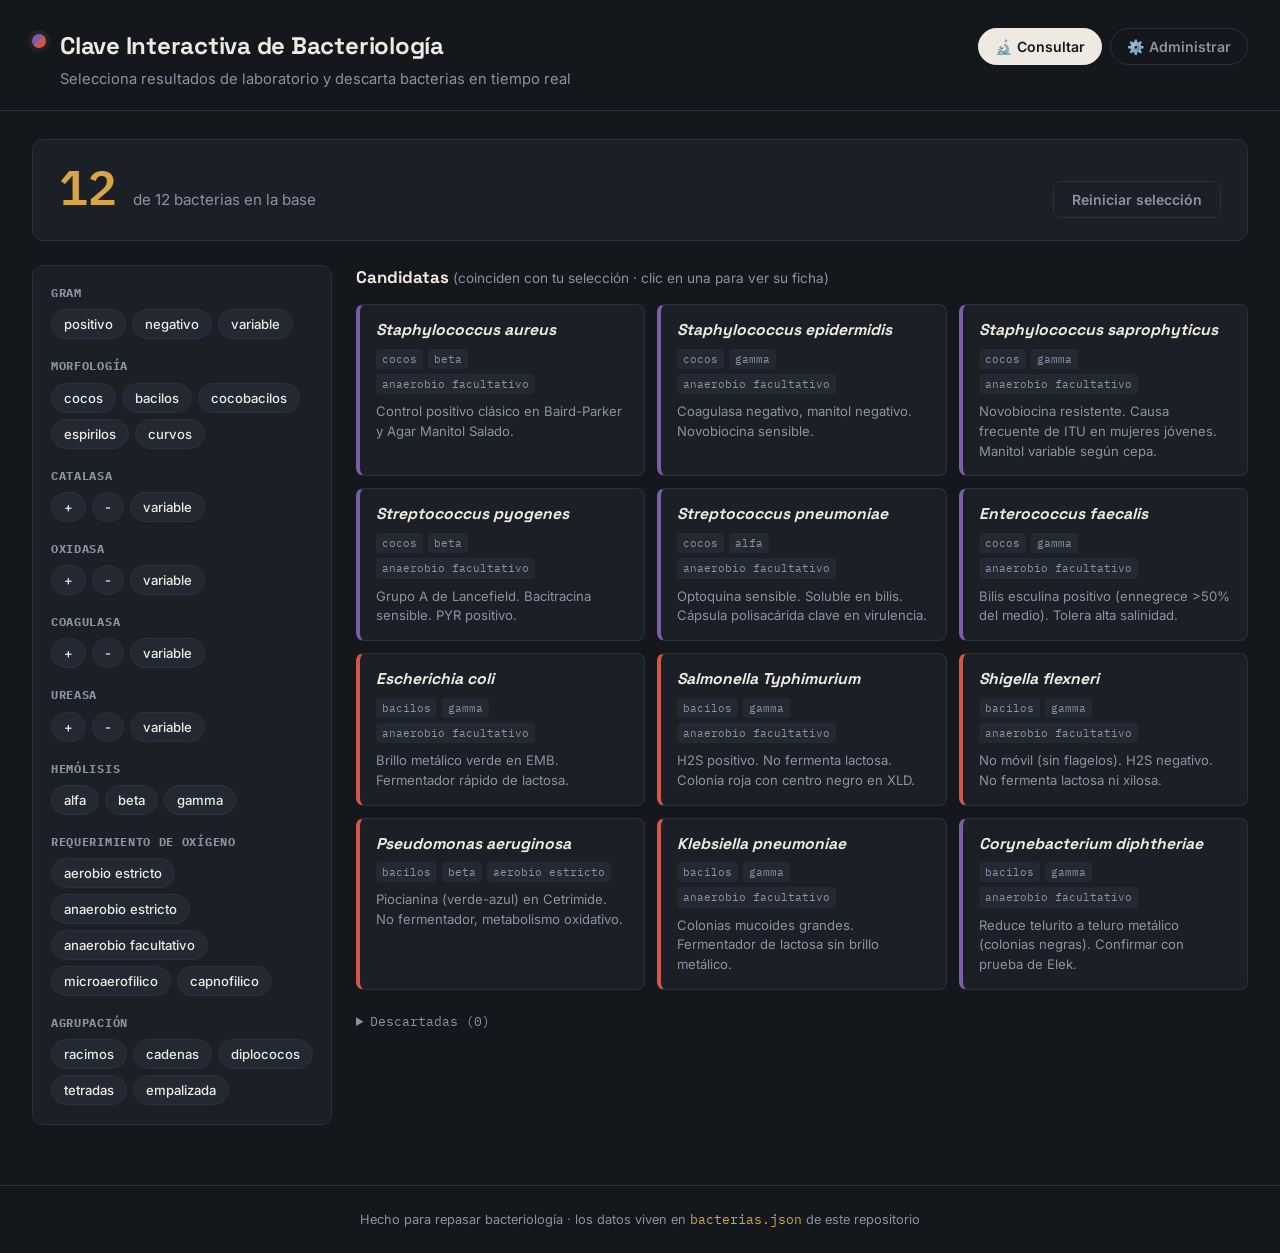
==== index.html @ efcb9363 "Add files via upload Primera versión de la app" ====
<!DOCTYPE html>
<html lang="es">
<head>
<meta charset="UTF-8">
<meta name="viewport" content="width=device-width, initial-scale=1.0">
<title>Clave Interactiva de Bacteriología</title>
<link rel="preconnect" href="https://fonts.googleapis.com">
<link rel="preconnect" href="https://fonts.gstatic.com" crossorigin>
<link href="https://fonts.googleapis.com/css2?family=Space+Grotesk:wght@500;600;700&family=Inter:wght@400;500;600&family=IBM+Plex+Mono:wght@400;500;600&display=swap" rel="stylesheet">
<link rel="stylesheet" href="style.css">
</head>
<body>

<header class="app-header">
  <div class="brand">
    <span class="brand-dot" aria-hidden="true"></span>
    <div>
      <h1>Clave Interactiva de Bacteriología</h1>
      <p class="subtitle">Selecciona resultados de laboratorio y descarta bacterias en tiempo real</p>
    </div>
  </div>
  <nav class="mode-toggle" role="tablist" aria-label="Modo de la aplicación">
    <button class="mode-btn is-active" data-mode="consulta" role="tab" aria-selected="true">🔬 Consultar</button>
    <button class="mode-btn" data-mode="admin" role="tab" aria-selected="false">⚙️ Administrar</button>
  </nav>
</header>

<main>

  <!-- ============ MODO CONSULTA ============ -->
  <section id="view-consulta" class="view is-active">

    <div id="loadError" class="load-error" hidden>
      Este archivo se abrió directamente en el navegador (protocolo <code>file://</code>),
      y por seguridad los navegadores bloquean leer <code>bacterias.json</code> así.
      Dos soluciones: 1) súbelo a GitHub Pages (ahí funciona sin problema), o
      2) si quieres probarlo localmente, abre una terminal en esta carpeta y ejecuta
      <code>python3 -m http.server</code>, luego visita <code>http://localhost:8000</code>.
    </div>

    <div class="counter-hero" aria-live="polite">
      <span class="counter-number" id="counterNumber">—</span>
      <span class="counter-label" id="counterLabel">cargando base de datos…</span>
      <button id="btnReset" class="btn-ghost">Reiniciar selección</button>
    </div>

    <div class="consulta-grid">

      <aside class="filters-panel" id="filtersPanel" aria-label="Pruebas y resultados">
        <!-- Se genera dinámicamente desde el esquema en bacterias.json -->
      </aside>

      <div class="results-panel">
        <h2 class="panel-title">Candidatas <span class="panel-title-sub">(coinciden con tu selección · clic en una para ver su ficha)</span></h2>
        <div id="resultsGrid" class="results-grid"></div>

        <details class="discarded-wrap" id="discardedWrap">
          <summary>Descartadas <span id="discardedCount">(0)</span></summary>
          <div id="discardedGrid" class="results-grid results-grid--discarded"></div>
        </details>
      </div>

    </div>
  </section>

  <!-- ============ MODO ADMINISTRAR ============ -->
  <section id="view-admin" class="view">

    <!-- Configuración de conexión con GitHub -->
    <div class="card" id="configCard">
      <h2 class="panel-title">Conexión con tu repositorio</h2>
      <p class="hint">
        Esto se guarda solo en este navegador. Necesitas un
        <a href="https://github.com/settings/tokens?type=beta" target="_blank" rel="noopener">Personal Access Token (fine-grained)</a>
        de GitHub con permiso <strong>Contents: Read and write</strong> sobre este repositorio.
      </p>
      <div class="config-grid">
        <label>Usuario/organización de GitHub
          <input type="text" id="cfgOwner" placeholder="ej. dairon-dev">
        </label>
        <label>Nombre del repositorio
          <input type="text" id="cfgRepo" placeholder="ej. clave-bacterias">
        </label>
        <label>Ruta del archivo de datos
          <input type="text" id="cfgPath" value="bacterias.json">
        </label>
        <label>Rama
          <input type="text" id="cfgBranch" value="main">
        </label>
        <label class="span-2">Token de acceso personal
          <input type="password" id="cfgToken" placeholder="github_pat_...">
        </label>
      </div>
      <div class="config-actions">
        <button id="btnSaveConfig" class="btn-primary">Guardar conexión</button>
        <button id="btnClearConfig" class="btn-ghost">Borrar token de este navegador</button>
        <span id="configStatus" class="status-text"></span>
      </div>
    </div>

    <!-- Formulario de alta/edición de bacterias -->
    <div class="card" id="formCard">
      <h2 class="panel-title" id="formTitle">Agregar bacteria nueva</h2>
      <form id="bacteriaForm" class="bacteria-form">
        <input type="hidden" id="fId">

        <label>Nombre científico
          <input type="text" id="fNombre" required placeholder="ej. Staphylococcus aureus">
        </label>
        <label>Género
          <input type="text" id="fGenero" placeholder="ej. Staphylococcus">
        </label>

        <div id="dynamicFieldsContainer" class="span-2"></div>

        <label class="span-2">Notas / dato clínico clave
          <textarea id="fNotas" rows="2" placeholder="ej. Brillo metálico en EMB..."></textarea>
        </label>

        <div class="form-actions span-2">
          <button type="submit" class="btn-primary" id="btnSaveBacteria">Guardar en GitHub</button>
          <button type="button" class="btn-ghost" id="btnCancelEdit">Cancelar edición</button>
          <span id="saveStatus" class="status-text"></span>
        </div>
      </form>
    </div>

    <!-- Tabla de bacterias existentes -->
    <div class="card">
      <h2 class="panel-title">Bacterias en la base de datos <span class="panel-title-sub" id="totalCount"></span></h2>
      <div class="table-wrap">
        <table class="admin-table" id="adminTable">
          <thead>
            <tr>
              <th>Nombre</th><th>Gram</th><th>Morfología</th><th>Catalasa</th><th>Coagulasa</th><th>Hemólisis</th><th></th>
            </tr>
          </thead>
          <tbody id="adminTableBody"></tbody>
        </table>
      </div>
    </div>

    <!-- Gestión de pruebas / criterios (esquema dinámico) -->
    <div class="card" id="esquemaCard">
      <h2 class="panel-title">Gestionar pruebas y criterios</h2>
      <p class="hint">
        Aquí agregas una prueba bioquímica nueva (ej. "Citrato", "Indol", "Movilidad") sin tocar código.
        Puedes agruparla bajo un mismo título junto a otras (ej. todas las fermentaciones bajo
        "Fermentación de carbohidratos"). El identificador interno de una prueba no cambia después de
        creada, aunque edites su nombre visible.
      </p>
      <form id="esquemaForm" class="bacteria-form">
        <input type="hidden" id="eKey">
        <label>Nombre de la prueba (como se mostrará)
          <input type="text" id="eLabel" required placeholder="ej. Citrato">
        </label>
        <label>Tipo de resultado
          <select id="eTipo">
            <option value="single">Único resultado (ej. + / − / variable)</option>
            <option value="multi">Selección múltiple (ej. estructuras presentes)</option>
          </select>
        </label>
        <label>Agrupar bajo (opcional)
          <input type="text" id="eGrupo" placeholder="ej. Fermentación de carbohidratos">
        </label>
        <label class="span-2">Opciones posibles (separadas por coma)
          <input type="text" id="eOpciones" value="+, -, variable">
        </label>
        <div class="form-actions span-2">
          <button type="submit" class="btn-primary">Guardar prueba</button>
          <button type="button" class="btn-ghost" id="btnCancelEsquema">Cancelar edición</button>
          <span id="esquemaStatus" class="status-text"></span>
        </div>
      </form>
      <div class="table-wrap">
        <table class="admin-table" id="esquemaTable">
          <thead><tr><th>Prueba</th><th>Tipo</th><th>Grupo</th><th>Opciones</th><th></th></tr></thead>
          <tbody id="esquemaTableBody"></tbody>
        </table>
      </div>
    </div>

  </section>

</main>

<!-- Ficha flotante de una bacteria -->
<div class="modal-overlay" id="bactModal" hidden>
  <div class="modal-card" role="dialog" aria-modal="true">
    <button class="modal-close" id="modalClose" aria-label="Cerrar">✕</button>
    <div id="modalBody"></div>
  </div>
</div>

<footer class="app-footer">
  <span>Hecho para repasar bacteriología · los datos viven en <code id="repoLabel">bacterias.json</code> de este repositorio</span>
</footer>

<script src="app.js"></script>
</body>
</html>
---- style.css ----
/* =========================================================
   SISTEMA DE DISEÑO
   Paleta inspirada en la tinción de Gram: violeta cristal
   (Gram+) y safranina (Gram-) como acentos estructurales.
   ========================================================= */
:root{
  --ink: #14171b;
  --panel: #1b2027;
  --panel-2: #232933;
  --line: #2a313c;
  --paper: #eeeae1;
  --muted: #8a93a3;

  --violet: #7b5ea7;      /* Gram positivo — cristal violeta */
  --violet-dim: #4b3c63;
  --safranin: #d3564b;    /* Gram negativo — safranina */
  --safranin-dim: #5a332f;
  --amber: #d9a544;       /* estados activos / contador */
  --amber-dim: #4a3d22;

  --font-display: 'Space Grotesk', sans-serif;
  --font-body: 'Inter', sans-serif;
  --font-mono: 'IBM Plex Mono', monospace;

  --radius: 10px;
}

*{ box-sizing: border-box; }
html{ scroll-behavior: smooth; }

body{
  margin:0;
  background: var(--ink);
  color: var(--paper);
  font-family: var(--font-body);
  line-height: 1.5;
  -webkit-font-smoothing: antialiased;
}

@media (prefers-reduced-motion: reduce){
  *{ animation-duration: 0.01ms !important; transition-duration: 0.01ms !important; }
}

a{ color: var(--amber); }

/* ---------- HEADER ---------- */
.app-header{
  display:flex;
  justify-content: space-between;
  align-items: flex-start;
  flex-wrap: wrap;
  gap: 16px;
  padding: 28px 32px 20px;
  border-bottom: 1px solid var(--line);
}
.brand{ display:flex; gap: 14px; align-items:flex-start; }
.brand-dot{
  width: 14px; height: 14px; border-radius: 50%;
  margin-top: 6px; flex-shrink:0;
  background: linear-gradient(135deg, var(--violet) 50%, var(--safranin) 50%);
  box-shadow: 0 0 0 4px rgba(217,165,68,0.08);
}
.app-header h1{
  font-family: var(--font-display);
  font-size: 1.5rem;
  margin: 0 0 4px;
  letter-spacing: -0.01em;
}
.subtitle{ margin:0; color: var(--muted); font-size: 0.92rem; }

.mode-toggle{ display:flex; gap:8px; }
.mode-btn{
  font-family: var(--font-body);
  font-weight: 600;
  font-size: 0.88rem;
  background: transparent;
  color: var(--muted);
  border: 1px solid var(--line);
  border-radius: 999px;
  padding: 9px 16px;
  cursor: pointer;
  transition: all .15s ease;
}
.mode-btn:hover{ color: var(--paper); border-color: var(--muted); }
.mode-btn.is-active{
  background: var(--paper);
  color: var(--ink);
  border-color: var(--paper);
}

main{ padding: 28px 32px 60px; max-width: 1280px; margin: 0 auto; }

.view{ display:none; }
.view.is-active{ display:block; animation: fadein .25s ease; }
@keyframes fadein{ from{opacity:0; transform: translateY(4px);} to{opacity:1; transform:none;} }

/* ---------- AVISO DE CARGA LOCAL ---------- */
.load-error{
  background: var(--safranin-dim);
  border: 1px solid var(--safranin);
  border-radius: var(--radius);
  padding: 14px 18px;
  font-size: 0.85rem;
  margin-bottom: 18px;
  color: var(--paper);
}
.load-error code{ font-family: var(--font-mono); background: rgba(0,0,0,0.25); padding: 1px 5px; border-radius: 4px; }

/* ---------- HERO / CONTADOR ---------- */
.counter-hero{
  display:flex;
  align-items: baseline;
  gap: 16px;
  flex-wrap: wrap;
  padding: 22px 26px;
  background: var(--panel);
  border: 1px solid var(--line);
  border-radius: var(--radius);
  margin-bottom: 24px;
}
.counter-number{
  font-family: var(--font-mono);
  font-size: 3rem;
  font-weight: 600;
  color: var(--amber);
  line-height: 1;
  transition: color .2s ease;
}
.counter-label{ color: var(--muted); font-size: 0.95rem; }
.counter-hero .btn-ghost{ margin-left: auto; }

/* ---------- LAYOUT CONSULTA ---------- */
.consulta-grid{
  display:grid;
  grid-template-columns: 300px 1fr;
  gap: 24px;
}
@media (max-width: 860px){
  .consulta-grid{ grid-template-columns: 1fr; }
}

.filters-panel{
  background: var(--panel);
  border: 1px solid var(--line);
  border-radius: var(--radius);
  padding: 18px;
  align-self: start;
  position: sticky;
  top: 20px;
  max-height: calc(100vh - 40px);
  overflow-y: auto;
}

.filter-group{ margin-bottom: 18px; }
.filter-group:last-child{ margin-bottom: 0; }
.filter-group > h3{
  font-family: var(--font-mono);
  font-size: 0.72rem;
  text-transform: uppercase;
  letter-spacing: 0.06em;
  color: var(--muted);
  margin: 0 0 8px;
}
.chip-row{ display:flex; flex-wrap:wrap; gap:6px; }
.chip{
  font-family: var(--font-body);
  font-size: 0.82rem;
  font-weight: 500;
  background: var(--panel-2);
  color: var(--paper);
  border: 1px solid var(--line);
  border-radius: 999px;
  padding: 6px 12px;
  cursor: pointer;
  transition: all .12s ease;
  user-select: none;
}
.chip:hover{ border-color: var(--muted); }
.chip.is-selected{
  background: var(--amber);
  color: #262013;
  border-color: var(--amber);
  font-weight: 600;
}

/* subcampos agrupados (ej. cada azúcar dentro de "Fermentación") */
.subfield{
  display:flex;
  align-items:center;
  justify-content: space-between;
  gap: 10px;
  padding: 6px 0;
  border-top: 1px dashed var(--line);
}
.subfield:first-of-type{ border-top: none; }
.subfield-label{ font-size: 0.82rem; color: var(--paper); flex-shrink:0; }
.subfield .chip-row{ justify-content:flex-end; }
.subfield .chip{ padding: 4px 10px; font-size: 0.76rem; }

/* ---------- RESULTADOS ---------- */
.panel-title{
  font-family: var(--font-display);
  font-size: 1.05rem;
  margin: 0 0 14px;
}
.panel-title-sub{
  font-family: var(--font-body);
  font-weight: 400;
  font-size: 0.85rem;
  color: var(--muted);
}

.results-grid{
  display:grid;
  grid-template-columns: repeat(auto-fill, minmax(230px, 1fr));
  gap: 12px;
}

.bact-card{
  background: var(--panel);
  border: 1px solid var(--line);
  border-left: 4px solid var(--muted);
  border-radius: 8px;
  padding: 14px 16px;
  transition: opacity .2s ease, transform .15s ease, border-color .15s ease;
  cursor: pointer;
}
.bact-card:hover{ border-color: var(--amber); transform: translateY(-2px); }
.bact-card.gram-positivo{ border-left-color: var(--violet); }
.bact-card.gram-negativo{ border-left-color: var(--safranin); }

.bact-card h4{
  font-family: var(--font-display);
  font-style: italic;
  font-size: 0.98rem;
  margin: 0 0 6px;
}
.bact-card .tag-row{ display:flex; flex-wrap:wrap; gap:5px; margin-bottom: 8px; }
.bact-card .tag{
  font-family: var(--font-mono);
  font-size: 0.68rem;
  color: var(--muted);
  background: var(--panel-2);
  border-radius: 4px;
  padding: 2px 6px;
}
.bact-card p{ margin:0; font-size: 0.82rem; color: var(--muted); }

.bact-card--discarded{
  opacity: 0.4;
  border-left-color: var(--line);
}
.bact-card--discarded h4{ text-decoration: line-through; }

.discarded-wrap{ margin-top: 22px; }
.discarded-wrap summary{
  cursor:pointer;
  color: var(--muted);
  font-family: var(--font-mono);
  font-size: 0.82rem;
  margin-bottom: 12px;
}
.results-grid--discarded{ margin-top: 12px; }

.empty-state{
  color: var(--muted);
  font-size: 0.9rem;
  padding: 24px;
  text-align:center;
  border: 1px dashed var(--line);
  border-radius: 8px;
}

/* ---------- BOTONES ---------- */
.btn-primary, .btn-ghost{
  font-family: var(--font-body);
  font-weight: 600;
  font-size: 0.88rem;
  border-radius: 8px;
  padding: 9px 18px;
  cursor: pointer;
  border: 1px solid transparent;
  transition: all .15s ease;
}
.btn-primary{ background: var(--amber); color: #262013; }
.btn-primary:hover{ filter: brightness(1.08); }
.btn-ghost{ background: transparent; color: var(--muted); border-color: var(--line); }
.btn-ghost:hover{ color: var(--paper); border-color: var(--muted); }

button:focus-visible, input:focus-visible, textarea:focus-visible, select:focus-visible, .chip:focus-visible{
  outline: 2px solid var(--amber);
  outline-offset: 2px;
}

/* ---------- ADMIN ---------- */
.card{
  background: var(--panel);
  border: 1px solid var(--line);
  border-radius: var(--radius);
  padding: 22px 24px;
  margin-bottom: 22px;
}
.hint{ color: var(--muted); font-size: 0.85rem; margin-top: -4px; }

.config-grid, .bacteria-form{
  display:grid;
  grid-template-columns: 1fr 1fr;
  gap: 14px 16px;
}
.span-2{ grid-column: 1 / -1; }

label{ font-size: 0.82rem; color: var(--muted); display:flex; flex-direction:column; gap:6px; }
input[type="text"], input[type="password"], textarea, select{
  font-family: var(--font-mono);
  font-size: 0.88rem;
  background: var(--ink);
  border: 1px solid var(--line);
  border-radius: 6px;
  padding: 9px 10px;
  color: var(--paper);
}
textarea{ font-family: var(--font-body); resize: vertical; }

.config-actions, .form-actions{
  display:flex; align-items:center; gap: 12px; margin-top: 6px; flex-wrap: wrap;
}
.status-text{ font-size: 0.82rem; color: var(--muted); }
.status-text.ok{ color: #8bc48a; }
.status-text.err{ color: var(--safranin); }

.dynamic-field-group{ margin-bottom: 16px; }
.dynamic-field-group > h3{
  font-size: 0.78rem; text-transform: uppercase; letter-spacing: 0.04em;
  color: var(--muted); margin: 0 0 8px; font-weight: 600;
}
.dynamic-field-row{ margin-bottom: 10px; }
.dynamic-field-row:last-child{ margin-bottom: 0; }
.dynamic-field-row > label-text, .field-label{
  display:block; font-size: 0.82rem; color: var(--muted); margin-bottom: 4px;
}

.table-wrap{ overflow-x:auto; }
.admin-table{ width:100%; border-collapse: collapse; font-size: 0.85rem; margin-top: 12px;}
.admin-table th{
  text-align:left; font-family: var(--font-mono); font-size: 0.72rem;
  text-transform: uppercase; color: var(--muted); padding: 8px 10px;
  border-bottom: 1px solid var(--line);
}
.admin-table td{ padding: 9px 10px; border-bottom: 1px solid var(--line); }
.admin-table tr:hover td{ background: var(--panel-2); }
.admin-table .row-actions{ display:flex; gap:6px; justify-content:flex-end; }
.admin-table button{
  font-family: var(--font-body); font-size: 0.78rem; font-weight:600;
  background:none; border:1px solid var(--line); color: var(--muted);
  border-radius: 6px; padding: 4px 9px; cursor:pointer;
}
.admin-table button:hover{ color: var(--paper); }

@media (max-width: 640px){
  .app-header, main{ padding-left: 18px; padding-right: 18px; }
  .config-grid, .bacteria-form{ grid-template-columns: 1fr; }
}

/* ---------- MODAL / FICHA FLOTANTE ---------- */
.modal-overlay{
  position: fixed; inset: 0;
  background: rgba(10,12,15,0.72);
  display:flex; align-items:center; justify-content:center;
  padding: 24px; z-index: 100;
}
.modal-overlay[hidden]{ display:none; }
.modal-card{
  background: var(--panel);
  border: 1px solid var(--line);
  border-radius: 14px;
  max-width: 560px; width: 100%;
  max-height: 85vh; overflow-y: auto;
  padding: 28px 30px;
  position: relative;
  animation: modalIn .18s ease;
}
@keyframes modalIn{ from{ opacity:0; transform: translateY(10px) scale(0.98);} to{opacity:1; transform:none;} }
.modal-close{
  position: absolute; top: 16px; right: 16px;
  background: var(--panel-2); border: 1px solid var(--line); color: var(--muted);
  width: 30px; height: 30px; border-radius: 50%; cursor:pointer; font-size: 0.9rem;
}
.modal-close:hover{ color: var(--paper); }
.modal-card h2{
  font-family: var(--font-display); font-style: italic; margin: 0 0 4px; padding-right: 30px;
}
.modal-card .modal-genero{ color: var(--muted); font-size: 0.85rem; margin-bottom: 18px; }
.modal-section{ margin-bottom: 16px; }
.modal-section h4{
  font-family: var(--font-mono); font-size: 0.7rem; text-transform: uppercase;
  letter-spacing: 0.06em; color: var(--muted); margin: 0 0 8px;
}
.modal-result-grid{ display:grid; grid-template-columns: 1fr 1fr; gap: 6px 14px; }
.modal-result{ display:flex; justify-content:space-between; font-size: 0.85rem; border-bottom: 1px dashed var(--line); padding-bottom: 3px;}
.modal-result span:first-child{ color: var(--muted); }
.modal-result span:last-child{ font-family: var(--font-mono); font-weight: 600; }
.modal-notes{ font-size: 0.88rem; color: var(--paper); background: var(--panel-2); border-radius: 8px; padding: 12px 14px; line-height: 1.5; }

/* ---------- FOOTER ---------- */
.app-footer{
  text-align:center; color: var(--muted); font-size: 0.8rem;
  padding: 24px; border-top: 1px solid var(--line);
}
.app-footer code{ font-family: var(--font-mono); color: var(--amber); }
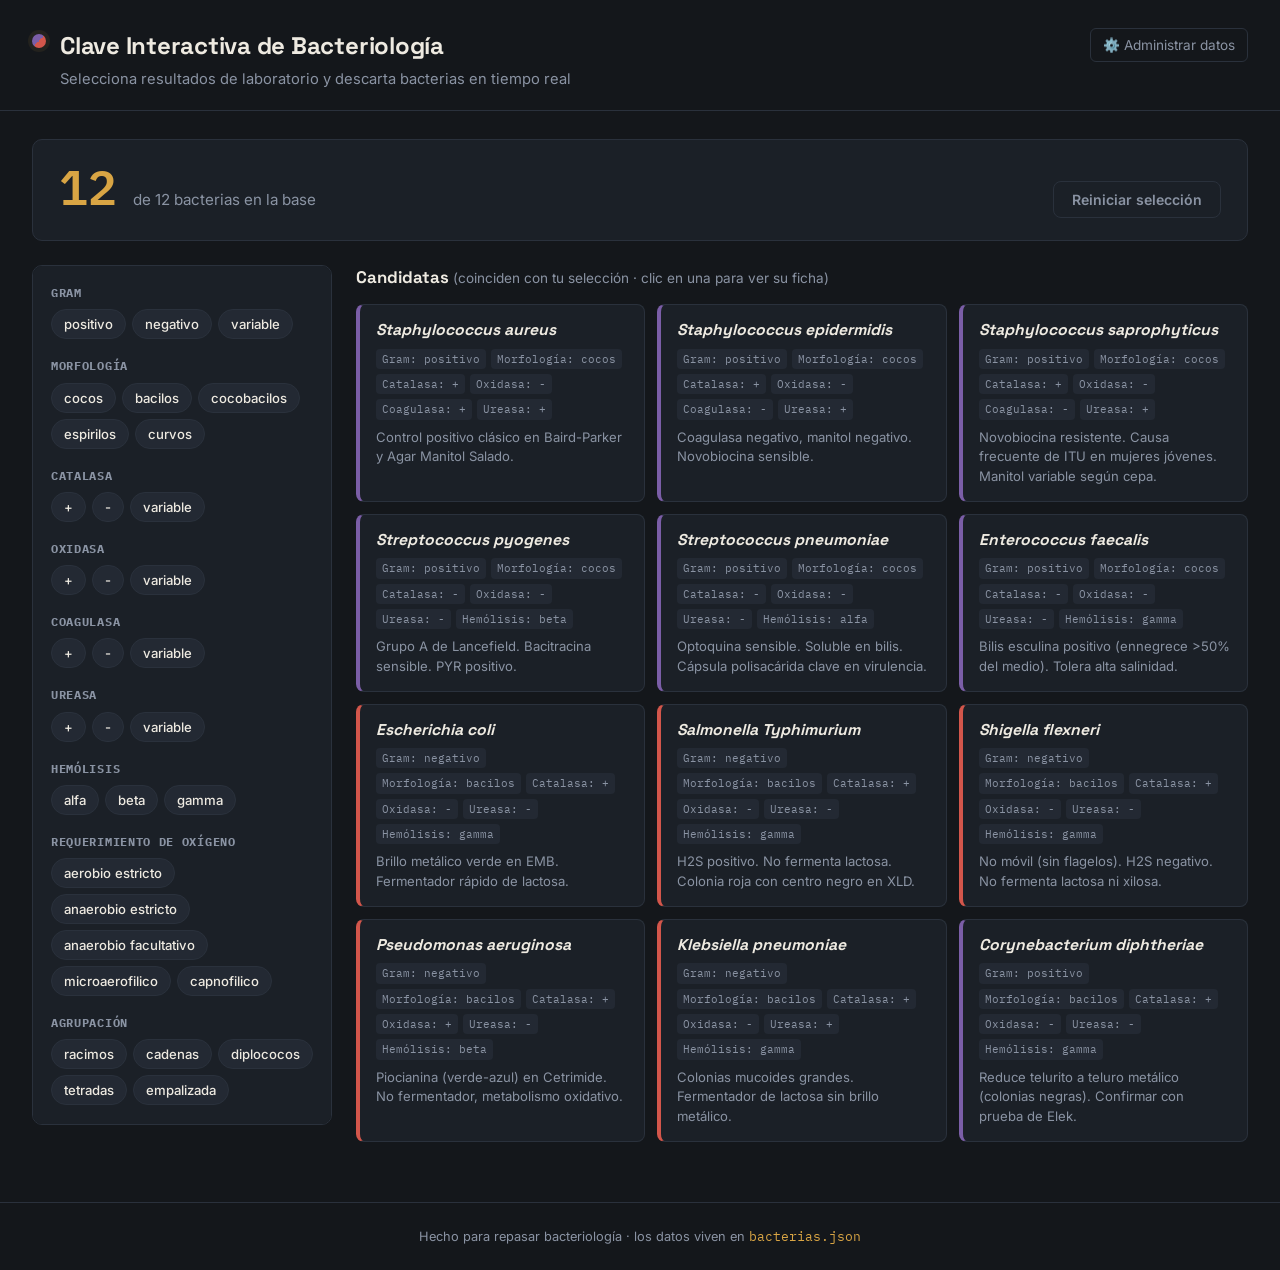
==== commit 8fa3c8a0: "Add files via upload" ====
--- a/index.html
+++ b/index.html
@@ -11,6 +11,8 @@
 </head>
 <body>
 
+<a href="#main-content" class="skip-link">Saltar al contenido principal</a>
+
 <header class="app-header">
   <div class="brand">
     <span class="brand-dot" aria-hidden="true"></span>
@@ -19,183 +21,57 @@
       <p class="subtitle">Selecciona resultados de laboratorio y descarta bacterias en tiempo real</p>
     </div>
   </div>
-  <nav class="mode-toggle" role="tablist" aria-label="Modo de la aplicación">
-    <button class="mode-btn is-active" data-mode="consulta" role="tab" aria-selected="true">🔬 Consultar</button>
-    <button class="mode-btn" data-mode="admin" role="tab" aria-selected="false">⚙️ Administrar</button>
-  </nav>
+  <div class="header-actions">
+    <a href="admin.html">⚙️ Administrar datos</a>
+  </div>
 </header>
 
-<main>
+<main id="main-content">
 
-  <!-- ============ MODO CONSULTA ============ -->
-  <section id="view-consulta" class="view is-active">
+  <div id="loadError" class="load-error" hidden>
+    <strong>⚠️ Modo local detectado</strong>
+    <p>Los navegadores bloquean la lectura de archivos locales por seguridad. 
+    Para usar esta app, súbela a <a href="https://pages.github.com/" target="_blank" rel="noopener">GitHub Pages</a> 
+    o ejecuta un servidor local.</p>
+  </div>
 
-    <div id="loadError" class="load-error" hidden>
-      Este archivo se abrió directamente en el navegador (protocolo <code>file://</code>),
-      y por seguridad los navegadores bloquean leer <code>bacterias.json</code> así.
-      Dos soluciones: 1) súbelo a GitHub Pages (ahí funciona sin problema), o
-      2) si quieres probarlo localmente, abre una terminal en esta carpeta y ejecuta
-      <code>python3 -m http.server</code>, luego visita <code>http://localhost:8000</code>.
+  <div class="counter-hero" aria-live="polite">
+    <span class="counter-number" id="counterNumber">—</span>
+    <span class="counter-label" id="counterLabel">cargando base de datos…</span>
+    <button id="btnReset" class="btn-ghost">Reiniciar selección</button>
+  </div>
+
+  <div class="consulta-grid">
+
+    <aside class="filters-panel" id="filtersPanel" aria-label="Pruebas y resultados">
+      <!-- Se genera dinámicamente desde el esquema en bacterias.json -->
+    </aside>
+
+    <div class="results-panel">
+      <h2 class="panel-title">Candidatas <span class="panel-title-sub">(coinciden con tu selección · clic en una para ver su ficha)</span></h2>
+      <div id="resultsGrid" class="results-grid"></div>
+
+      <details class="discarded-wrap" id="discardedWrap" hidden>
+        <summary>Descartadas <span id="discardedCount">(0)</span></summary>
+        <div id="discardedGrid" class="results-grid results-grid--discarded"></div>
+      </details>
     </div>
 
-    <div class="counter-hero" aria-live="polite">
-      <span class="counter-number" id="counterNumber">—</span>
-      <span class="counter-label" id="counterLabel">cargando base de datos…</span>
-      <button id="btnReset" class="btn-ghost">Reiniciar selección</button>
-    </div>
-
-    <div class="consulta-grid">
-
-      <aside class="filters-panel" id="filtersPanel" aria-label="Pruebas y resultados">
-        <!-- Se genera dinámicamente desde el esquema en bacterias.json -->
-      </aside>
-
-      <div class="results-panel">
-        <h2 class="panel-title">Candidatas <span class="panel-title-sub">(coinciden con tu selección · clic en una para ver su ficha)</span></h2>
-        <div id="resultsGrid" class="results-grid"></div>
-
-        <details class="discarded-wrap" id="discardedWrap">
-          <summary>Descartadas <span id="discardedCount">(0)</span></summary>
-          <div id="discardedGrid" class="results-grid results-grid--discarded"></div>
-        </details>
-      </div>
-
-    </div>
-  </section>
-
-  <!-- ============ MODO ADMINISTRAR ============ -->
-  <section id="view-admin" class="view">
-
-    <!-- Configuración de conexión con GitHub -->
-    <div class="card" id="configCard">
-      <h2 class="panel-title">Conexión con tu repositorio</h2>
-      <p class="hint">
-        Esto se guarda solo en este navegador. Necesitas un
-        <a href="https://github.com/settings/tokens?type=beta" target="_blank" rel="noopener">Personal Access Token (fine-grained)</a>
-        de GitHub con permiso <strong>Contents: Read and write</strong> sobre este repositorio.
-      </p>
-      <div class="config-grid">
-        <label>Usuario/organización de GitHub
-          <input type="text" id="cfgOwner" placeholder="ej. dairon-dev">
-        </label>
-        <label>Nombre del repositorio
-          <input type="text" id="cfgRepo" placeholder="ej. clave-bacterias">
-        </label>
-        <label>Ruta del archivo de datos
-          <input type="text" id="cfgPath" value="bacterias.json">
-        </label>
-        <label>Rama
-          <input type="text" id="cfgBranch" value="main">
-        </label>
-        <label class="span-2">Token de acceso personal
-          <input type="password" id="cfgToken" placeholder="github_pat_...">
-        </label>
-      </div>
-      <div class="config-actions">
-        <button id="btnSaveConfig" class="btn-primary">Guardar conexión</button>
-        <button id="btnClearConfig" class="btn-ghost">Borrar token de este navegador</button>
-        <span id="configStatus" class="status-text"></span>
-      </div>
-    </div>
-
-    <!-- Formulario de alta/edición de bacterias -->
-    <div class="card" id="formCard">
-      <h2 class="panel-title" id="formTitle">Agregar bacteria nueva</h2>
-      <form id="bacteriaForm" class="bacteria-form">
-        <input type="hidden" id="fId">
-
-        <label>Nombre científico
-          <input type="text" id="fNombre" required placeholder="ej. Staphylococcus aureus">
-        </label>
-        <label>Género
-          <input type="text" id="fGenero" placeholder="ej. Staphylococcus">
-        </label>
-
-        <div id="dynamicFieldsContainer" class="span-2"></div>
-
-        <label class="span-2">Notas / dato clínico clave
-          <textarea id="fNotas" rows="2" placeholder="ej. Brillo metálico en EMB..."></textarea>
-        </label>
-
-        <div class="form-actions span-2">
-          <button type="submit" class="btn-primary" id="btnSaveBacteria">Guardar en GitHub</button>
-          <button type="button" class="btn-ghost" id="btnCancelEdit">Cancelar edición</button>
-          <span id="saveStatus" class="status-text"></span>
-        </div>
-      </form>
-    </div>
-
-    <!-- Tabla de bacterias existentes -->
-    <div class="card">
-      <h2 class="panel-title">Bacterias en la base de datos <span class="panel-title-sub" id="totalCount"></span></h2>
-      <div class="table-wrap">
-        <table class="admin-table" id="adminTable">
-          <thead>
-            <tr>
-              <th>Nombre</th><th>Gram</th><th>Morfología</th><th>Catalasa</th><th>Coagulasa</th><th>Hemólisis</th><th></th>
-            </tr>
-          </thead>
-          <tbody id="adminTableBody"></tbody>
-        </table>
-      </div>
-    </div>
-
-    <!-- Gestión de pruebas / criterios (esquema dinámico) -->
-    <div class="card" id="esquemaCard">
-      <h2 class="panel-title">Gestionar pruebas y criterios</h2>
-      <p class="hint">
-        Aquí agregas una prueba bioquímica nueva (ej. "Citrato", "Indol", "Movilidad") sin tocar código.
-        Puedes agruparla bajo un mismo título junto a otras (ej. todas las fermentaciones bajo
-        "Fermentación de carbohidratos"). El identificador interno de una prueba no cambia después de
-        creada, aunque edites su nombre visible.
-      </p>
-      <form id="esquemaForm" class="bacteria-form">
-        <input type="hidden" id="eKey">
-        <label>Nombre de la prueba (como se mostrará)
-          <input type="text" id="eLabel" required placeholder="ej. Citrato">
-        </label>
-        <label>Tipo de resultado
-          <select id="eTipo">
-            <option value="single">Único resultado (ej. + / − / variable)</option>
-            <option value="multi">Selección múltiple (ej. estructuras presentes)</option>
-          </select>
-        </label>
-        <label>Agrupar bajo (opcional)
-          <input type="text" id="eGrupo" placeholder="ej. Fermentación de carbohidratos">
-        </label>
-        <label class="span-2">Opciones posibles (separadas por coma)
-          <input type="text" id="eOpciones" value="+, -, variable">
-        </label>
-        <div class="form-actions span-2">
-          <button type="submit" class="btn-primary">Guardar prueba</button>
-          <button type="button" class="btn-ghost" id="btnCancelEsquema">Cancelar edición</button>
-          <span id="esquemaStatus" class="status-text"></span>
-        </div>
-      </form>
-      <div class="table-wrap">
-        <table class="admin-table" id="esquemaTable">
-          <thead><tr><th>Prueba</th><th>Tipo</th><th>Grupo</th><th>Opciones</th><th></th></tr></thead>
-          <tbody id="esquemaTableBody"></tbody>
-        </table>
-      </div>
-    </div>
-
-  </section>
-
+  </div>
 </main>
 
 <!-- Ficha flotante de una bacteria -->
 <div class="modal-overlay" id="bactModal" hidden>
-  <div class="modal-card" role="dialog" aria-modal="true">
-    <button class="modal-close" id="modalClose" aria-label="Cerrar">✕</button>
+  <div class="modal-card" role="dialog" aria-modal="true" aria-labelledby="modalTitle">
+    <button class="modal-close" id="modalClose" aria-label="Cerrar ficha">✕</button>
     <div id="modalBody"></div>
   </div>
 </div>
 
 <footer class="app-footer">
-  <span>Hecho para repasar bacteriología · los datos viven en <code id="repoLabel">bacterias.json</code> de este repositorio</span>
+  <span>Hecho para repasar bacteriología · los datos viven en <code id="repoLabel">bacterias.json</code></span>
 </footer>
 
 <script src="app.js"></script>
 </body>
-</html>
+</html>
--- a/style.css
+++ b/style.css
@@ -1,7 +1,5 @@
 /* =========================================================
-   SISTEMA DE DISEÑO
-   Paleta inspirada en la tinción de Gram: violeta cristal
-   (Gram+) y safranina (Gram-) como acentos estructurales.
+   SISTEMA DE DISEÑO — Clave Interactiva de Bacteriología
    ========================================================= */
 :root{
   --ink: #14171b;
@@ -11,11 +9,11 @@
   --paper: #eeeae1;
   --muted: #8a93a3;
 
-  --violet: #7b5ea7;      /* Gram positivo — cristal violeta */
+  --violet: #7b5ea7;
   --violet-dim: #4b3c63;
-  --safranin: #d3564b;    /* Gram negativo — safranina */
+  --safranin: #d3564b;
   --safranin-dim: #5a332f;
-  --amber: #d9a544;       /* estados activos / contador */
+  --amber: #d9a544;
   --amber-dim: #4a3d22;
 
   --font-display: 'Space Grotesk', sans-serif;
@@ -68,31 +66,16 @@
 }
 .subtitle{ margin:0; color: var(--muted); font-size: 0.92rem; }
 
-.mode-toggle{ display:flex; gap:8px; }
-.mode-btn{
-  font-family: var(--font-body);
-  font-weight: 600;
-  font-size: 0.88rem;
-  background: transparent;
-  color: var(--muted);
-  border: 1px solid var(--line);
-  border-radius: 999px;
-  padding: 9px 16px;
-  cursor: pointer;
-  transition: all .15s ease;
-}
-.mode-btn:hover{ color: var(--paper); border-color: var(--muted); }
-.mode-btn.is-active{
-  background: var(--paper);
-  color: var(--ink);
-  border-color: var(--paper);
-}
+.header-actions{ display:flex; gap:10px; align-items:center; }
+.header-actions a{
+  font-size: 0.85rem; color: var(--muted); text-decoration: none;
+  padding: 6px 12px; border: 1px solid var(--line); border-radius: 6px;
+}
+.header-actions a:hover{ color: var(--paper); border-color: var(--muted); }
 
 main{ padding: 28px 32px 60px; max-width: 1280px; margin: 0 auto; }
 
-.view{ display:none; }
-.view.is-active{ display:block; animation: fadein .25s ease; }
-@keyframes fadein{ from{opacity:0; transform: translateY(4px);} to{opacity:1; transform:none;} }
+.view{ display:block; }
 
 /* ---------- AVISO DE CARGA LOCAL ---------- */
 .load-error{
@@ -104,6 +87,7 @@
   margin-bottom: 18px;
   color: var(--paper);
 }
+.load-error strong{ color: var(--safranin); }
 .load-error code{ font-family: var(--font-mono); background: rgba(0,0,0,0.25); padding: 1px 5px; border-radius: 4px; }
 
 /* ---------- HERO / CONTADOR ---------- */
@@ -134,6 +118,9 @@
   display:grid;
   grid-template-columns: 300px 1fr;
   gap: 24px;
+}
+@media (max-width: 1024px) and (min-width: 861px){
+  .consulta-grid{ grid-template-columns: 260px 1fr; }
 }
 @media (max-width: 860px){
   .consulta-grid{ grid-template-columns: 1fr; }
@@ -183,7 +170,6 @@
   font-weight: 600;
 }
 
-/* subcampos agrupados (ej. cada azúcar dentro de "Fermentación") */
 .subfield{
   display:flex;
   align-items:center;
@@ -253,6 +239,7 @@
 .bact-card--discarded h4{ text-decoration: line-through; }
 
 .discarded-wrap{ margin-top: 22px; }
+.discarded-wrap[hidden]{ display: none; }
 .discarded-wrap summary{
   cursor:pointer;
   color: var(--muted);
@@ -272,7 +259,7 @@
 }
 
 /* ---------- BOTONES ---------- */
-.btn-primary, .btn-ghost{
+.btn-primary, .btn-ghost, .btn-link{
   font-family: var(--font-body);
   font-weight: 600;
   font-size: 0.88rem;
@@ -286,6 +273,8 @@
 .btn-primary:hover{ filter: brightness(1.08); }
 .btn-ghost{ background: transparent; color: var(--muted); border-color: var(--line); }
 .btn-ghost:hover{ color: var(--paper); border-color: var(--muted); }
+.btn-link{ background: transparent; color: var(--amber); border-color: transparent; padding: 9px 0; }
+.btn-link:hover{ text-decoration: underline; }
 
 button:focus-visible, input:focus-visible, textarea:focus-visible, select:focus-visible, .chip:focus-visible{
   outline: 2px solid var(--amber);
@@ -335,18 +324,16 @@
 }
 .dynamic-field-row{ margin-bottom: 10px; }
 .dynamic-field-row:last-child{ margin-bottom: 0; }
-.dynamic-field-row > label-text, .field-label{
-  display:block; font-size: 0.82rem; color: var(--muted); margin-bottom: 4px;
-}
+.field-label{ display:block; font-size: 0.82rem; color: var(--muted); margin-bottom: 4px; }
 
 .table-wrap{ overflow-x:auto; }
 .admin-table{ width:100%; border-collapse: collapse; font-size: 0.85rem; margin-top: 12px;}
 .admin-table th{
   text-align:left; font-family: var(--font-mono); font-size: 0.72rem;
   text-transform: uppercase; color: var(--muted); padding: 8px 10px;
-  border-bottom: 1px solid var(--line);
-}
-.admin-table td{ padding: 9px 10px; border-bottom: 1px solid var(--line); }
+  border-bottom: 1px solid var(--line); white-space: nowrap;
+}
+.admin-table td{ padding: 9px 10px; border-bottom: 1px solid var(--line); white-space: nowrap; }
 .admin-table tr:hover td{ background: var(--panel-2); }
 .admin-table .row-actions{ display:flex; gap:6px; justify-content:flex-end; }
 .admin-table button{
@@ -407,3 +394,12 @@
   padding: 24px; border-top: 1px solid var(--line);
 }
 .app-footer code{ font-family: var(--font-mono); color: var(--amber); }
+
+/* ---------- SKIP LINK ---------- */
+.skip-link{
+  position: absolute; top: -40px; left: 0;
+  background: var(--amber); color: var(--ink);
+  padding: 8px 16px; font-weight: 600; z-index: 200;
+  transition: top .2s;
+}
+.skip-link:focus{ top: 0; }
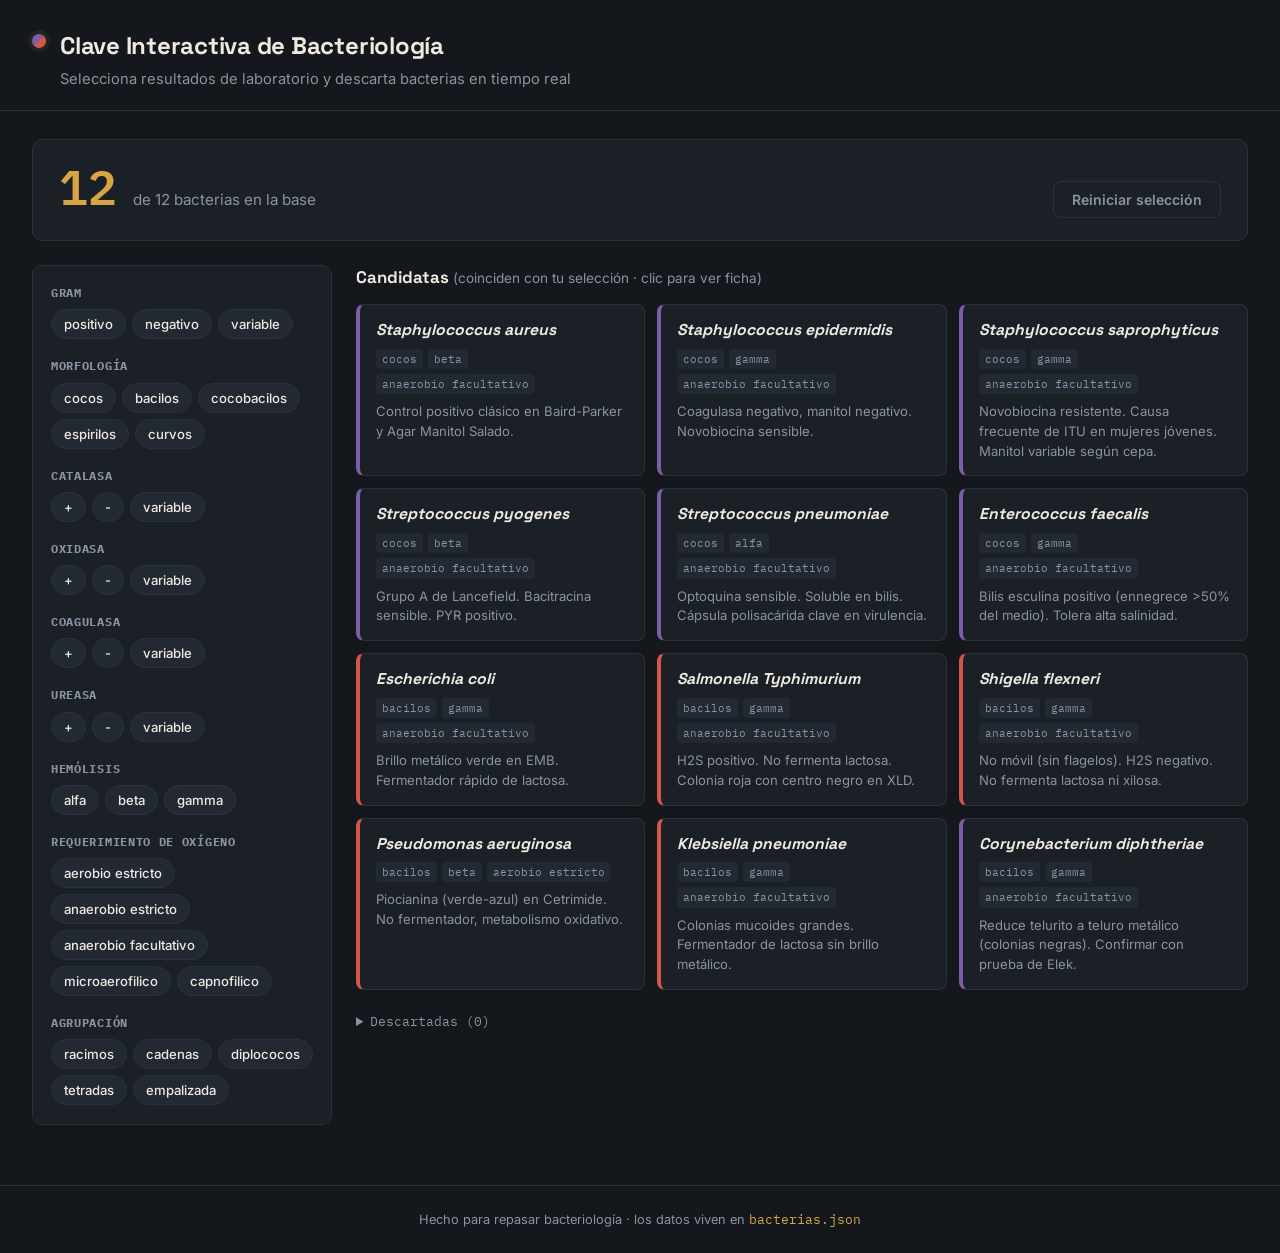
==== commit 56a1c3da: "Add files via upload" ====
--- a/index.html
+++ b/index.html
@@ -11,8 +11,6 @@
 </head>
 <body>
 
-<a href="#main-content" class="skip-link">Saltar al contenido principal</a>
-
 <header class="app-header">
   <div class="brand">
     <span class="brand-dot" aria-hidden="true"></span>
@@ -21,57 +19,46 @@
       <p class="subtitle">Selecciona resultados de laboratorio y descarta bacterias en tiempo real</p>
     </div>
   </div>
-  <div class="header-actions">
-    <a href="admin.html">⚙️ Administrar datos</a>
-  </div>
 </header>
 
-<main id="main-content">
-
-  <div id="loadError" class="load-error" hidden>
-    <strong>⚠️ Modo local detectado</strong>
-    <p>Los navegadores bloquean la lectura de archivos locales por seguridad. 
-    Para usar esta app, súbela a <a href="https://pages.github.com/" target="_blank" rel="noopener">GitHub Pages</a> 
-    o ejecuta un servidor local.</p>
-  </div>
-
-  <div class="counter-hero" aria-live="polite">
-    <span class="counter-number" id="counterNumber">—</span>
-    <span class="counter-label" id="counterLabel">cargando base de datos…</span>
-    <button id="btnReset" class="btn-ghost">Reiniciar selección</button>
-  </div>
-
-  <div class="consulta-grid">
-
-    <aside class="filters-panel" id="filtersPanel" aria-label="Pruebas y resultados">
-      <!-- Se genera dinámicamente desde el esquema en bacterias.json -->
-    </aside>
-
-    <div class="results-panel">
-      <h2 class="panel-title">Candidatas <span class="panel-title-sub">(coinciden con tu selección · clic en una para ver su ficha)</span></h2>
-      <div id="resultsGrid" class="results-grid"></div>
-
-      <details class="discarded-wrap" id="discardedWrap" hidden>
-        <summary>Descartadas <span id="discardedCount">(0)</span></summary>
-        <div id="discardedGrid" class="results-grid results-grid--discarded"></div>
-      </details>
+<main>
+  <section id="view-consulta" class="view is-active">
+    <div id="loadError" class="load-error" hidden>
+      Este archivo se abrió directamente en el navegador. Usa GitHub Pages o un servidor local.
     </div>
 
-  </div>
+    <div class="counter-hero" aria-live="polite">
+      <span class="counter-number" id="counterNumber">—</span>
+      <span class="counter-label" id="counterLabel">cargando base de datos…</span>
+      <button id="btnReset" class="btn-ghost">Reiniciar selección</button>
+    </div>
+
+    <div class="consulta-grid">
+      <aside class="filters-panel" id="filtersPanel" aria-label="Pruebas y resultados"></aside>
+      <div class="results-panel">
+        <h2 class="panel-title">Candidatas <span class="panel-title-sub">(coinciden con tu selección · clic para ver ficha)</span></h2>
+        <div id="resultsGrid" class="results-grid"></div>
+
+        <details class="discarded-wrap" id="discardedWrap">
+          <summary>Descartadas <span id="discardedCount">(0)</span></summary>
+          <div id="discardedGrid" class="results-grid results-grid--discarded"></div>
+        </details>
+      </div>
+    </div>
+  </section>
 </main>
 
-<!-- Ficha flotante de una bacteria -->
 <div class="modal-overlay" id="bactModal" hidden>
-  <div class="modal-card" role="dialog" aria-modal="true" aria-labelledby="modalTitle">
-    <button class="modal-close" id="modalClose" aria-label="Cerrar ficha">✕</button>
+  <div class="modal-card" role="dialog" aria-modal="true">
+    <button class="modal-close" id="modalClose" aria-label="Cerrar">✕</button>
     <div id="modalBody"></div>
   </div>
 </div>
 
 <footer class="app-footer">
-  <span>Hecho para repasar bacteriología · los datos viven en <code id="repoLabel">bacterias.json</code></span>
+  <span>Hecho para repasar bacteriología · los datos viven en <code>bacterias.json</code></span>
 </footer>
 
-<script src="app.js"></script>
+<script src="public.js"></script>
 </body>
 </html>
--- a/style.css
+++ b/style.css
@@ -1,5 +1,7 @@
 /* =========================================================
-   SISTEMA DE DISEÑO — Clave Interactiva de Bacteriología
+   SISTEMA DE DISEÑO
+   Paleta inspirada en la tinción de Gram: violeta cristal
+   (Gram+) y safranina (Gram-) como acentos estructurales.
    ========================================================= */
 :root{
   --ink: #14171b;
@@ -9,11 +11,11 @@
   --paper: #eeeae1;
   --muted: #8a93a3;
 
-  --violet: #7b5ea7;
+  --violet: #7b5ea7;      /* Gram positivo — cristal violeta */
   --violet-dim: #4b3c63;
-  --safranin: #d3564b;
+  --safranin: #d3564b;    /* Gram negativo — safranina */
   --safranin-dim: #5a332f;
-  --amber: #d9a544;
+  --amber: #d9a544;       /* estados activos / contador */
   --amber-dim: #4a3d22;
 
   --font-display: 'Space Grotesk', sans-serif;
@@ -66,16 +68,31 @@
 }
 .subtitle{ margin:0; color: var(--muted); font-size: 0.92rem; }
 
-.header-actions{ display:flex; gap:10px; align-items:center; }
-.header-actions a{
-  font-size: 0.85rem; color: var(--muted); text-decoration: none;
-  padding: 6px 12px; border: 1px solid var(--line); border-radius: 6px;
-}
-.header-actions a:hover{ color: var(--paper); border-color: var(--muted); }
+.mode-toggle{ display:flex; gap:8px; }
+.mode-btn{
+  font-family: var(--font-body);
+  font-weight: 600;
+  font-size: 0.88rem;
+  background: transparent;
+  color: var(--muted);
+  border: 1px solid var(--line);
+  border-radius: 999px;
+  padding: 9px 16px;
+  cursor: pointer;
+  transition: all .15s ease;
+}
+.mode-btn:hover{ color: var(--paper); border-color: var(--muted); }
+.mode-btn.is-active{
+  background: var(--paper);
+  color: var(--ink);
+  border-color: var(--paper);
+}
 
 main{ padding: 28px 32px 60px; max-width: 1280px; margin: 0 auto; }
 
-.view{ display:block; }
+.view{ display:none; }
+.view.is-active{ display:block; animation: fadein .25s ease; }
+@keyframes fadein{ from{opacity:0; transform: translateY(4px);} to{opacity:1; transform:none;} }
 
 /* ---------- AVISO DE CARGA LOCAL ---------- */
 .load-error{
@@ -87,7 +104,6 @@
   margin-bottom: 18px;
   color: var(--paper);
 }
-.load-error strong{ color: var(--safranin); }
 .load-error code{ font-family: var(--font-mono); background: rgba(0,0,0,0.25); padding: 1px 5px; border-radius: 4px; }
 
 /* ---------- HERO / CONTADOR ---------- */
@@ -119,9 +135,6 @@
   grid-template-columns: 300px 1fr;
   gap: 24px;
 }
-@media (max-width: 1024px) and (min-width: 861px){
-  .consulta-grid{ grid-template-columns: 260px 1fr; }
-}
 @media (max-width: 860px){
   .consulta-grid{ grid-template-columns: 1fr; }
 }
@@ -170,6 +183,7 @@
   font-weight: 600;
 }
 
+/* subcampos agrupados (ej. cada azúcar dentro de "Fermentación") */
 .subfield{
   display:flex;
   align-items:center;
@@ -239,7 +253,6 @@
 .bact-card--discarded h4{ text-decoration: line-through; }
 
 .discarded-wrap{ margin-top: 22px; }
-.discarded-wrap[hidden]{ display: none; }
 .discarded-wrap summary{
   cursor:pointer;
   color: var(--muted);
@@ -259,7 +272,7 @@
 }
 
 /* ---------- BOTONES ---------- */
-.btn-primary, .btn-ghost, .btn-link{
+.btn-primary, .btn-ghost{
   font-family: var(--font-body);
   font-weight: 600;
   font-size: 0.88rem;
@@ -273,8 +286,6 @@
 .btn-primary:hover{ filter: brightness(1.08); }
 .btn-ghost{ background: transparent; color: var(--muted); border-color: var(--line); }
 .btn-ghost:hover{ color: var(--paper); border-color: var(--muted); }
-.btn-link{ background: transparent; color: var(--amber); border-color: transparent; padding: 9px 0; }
-.btn-link:hover{ text-decoration: underline; }
 
 button:focus-visible, input:focus-visible, textarea:focus-visible, select:focus-visible, .chip:focus-visible{
   outline: 2px solid var(--amber);
@@ -324,16 +335,18 @@
 }
 .dynamic-field-row{ margin-bottom: 10px; }
 .dynamic-field-row:last-child{ margin-bottom: 0; }
-.field-label{ display:block; font-size: 0.82rem; color: var(--muted); margin-bottom: 4px; }
+.dynamic-field-row > label-text, .field-label{
+  display:block; font-size: 0.82rem; color: var(--muted); margin-bottom: 4px;
+}
 
 .table-wrap{ overflow-x:auto; }
 .admin-table{ width:100%; border-collapse: collapse; font-size: 0.85rem; margin-top: 12px;}
 .admin-table th{
   text-align:left; font-family: var(--font-mono); font-size: 0.72rem;
   text-transform: uppercase; color: var(--muted); padding: 8px 10px;
-  border-bottom: 1px solid var(--line); white-space: nowrap;
-}
-.admin-table td{ padding: 9px 10px; border-bottom: 1px solid var(--line); white-space: nowrap; }
+  border-bottom: 1px solid var(--line);
+}
+.admin-table td{ padding: 9px 10px; border-bottom: 1px solid var(--line); }
 .admin-table tr:hover td{ background: var(--panel-2); }
 .admin-table .row-actions{ display:flex; gap:6px; justify-content:flex-end; }
 .admin-table button{
@@ -394,12 +407,3 @@
   padding: 24px; border-top: 1px solid var(--line);
 }
 .app-footer code{ font-family: var(--font-mono); color: var(--amber); }
-
-/* ---------- SKIP LINK ---------- */
-.skip-link{
-  position: absolute; top: -40px; left: 0;
-  background: var(--amber); color: var(--ink);
-  padding: 8px 16px; font-weight: 600; z-index: 200;
-  transition: top .2s;
-}
-.skip-link:focus{ top: 0; }
